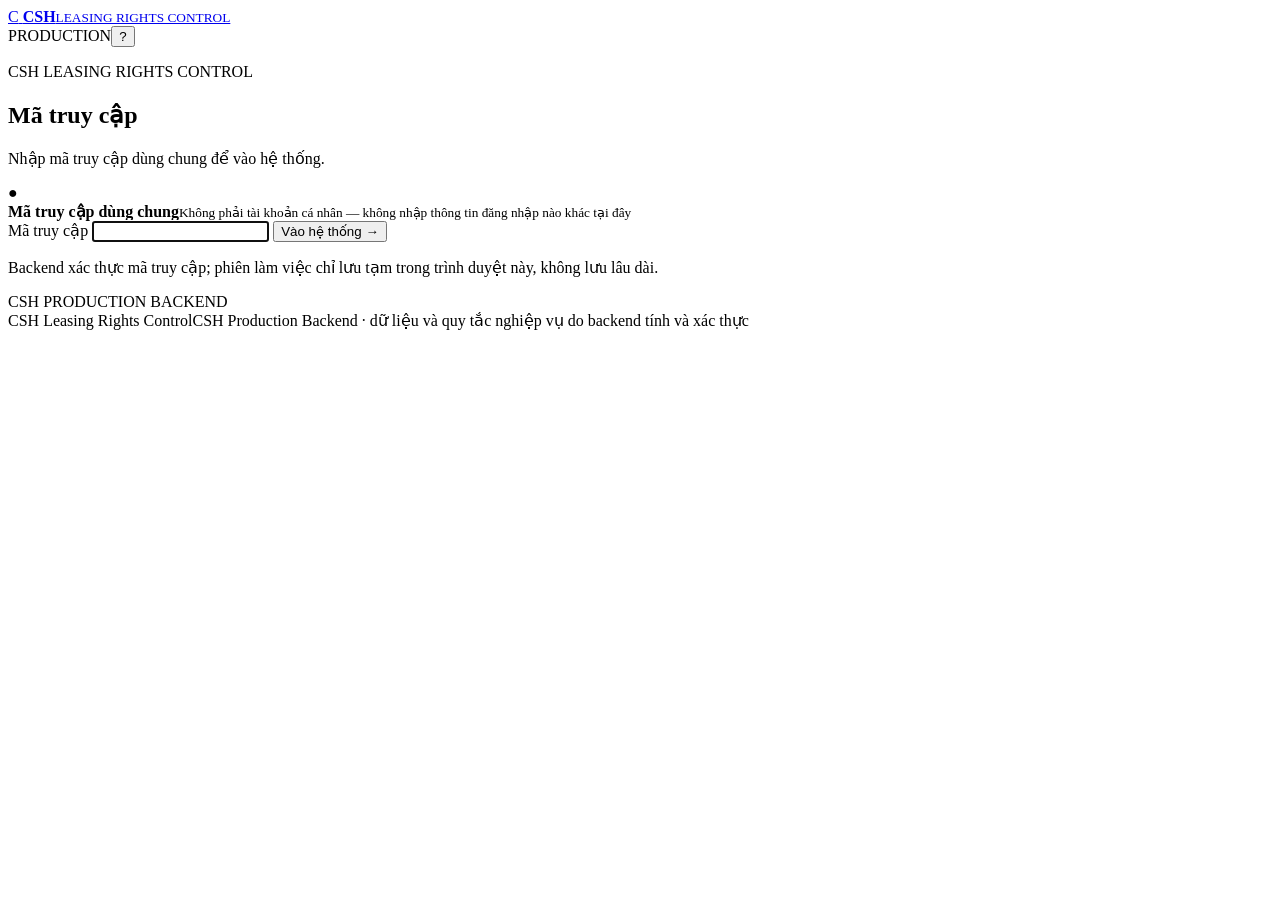
==== docs/ui/index.html @ 350f6a42 "Add CSH production UI entry page" ====
<!doctype html>
<html lang="vi">
<head>
  <meta charset="utf-8">
  <meta name="viewport" content="width=device-width, initial-scale=1, viewport-fit=cover">
  <meta name="theme-color" content="#f6f7f4">
  <title>CSH Leasing Rights Control — Production</title>
  <link rel="stylesheet" href="styles.css">
  <link rel="stylesheet" href="interactive.css">
</head>
<body>
  <div class="app-shell">
    <header class="topbar">
      <a class="brand" href="#home" aria-label="CSH Leasing Rights Control, về đầu trang">
        <span class="brand-mark" aria-hidden="true">C</span>
        <span><strong>CSH</strong><small>LEASING RIGHTS CONTROL</small></span>
      </a>
      <div class="topbar-right"><span class="sandbox-tag live-tag"><i></i> PRODUCTION</span><button class="icon-button" id="helpButton" aria-label="Thông tin hệ thống" title="Thông tin hệ thống">?</button></div>
    </header>
    <main id="app" aria-live="polite"></main>
    <footer class="app-footer"><span>CSH Leasing Rights Control</span><span>CSH Production Backend · dữ liệu và quy tắc nghiệp vụ do backend tính và xác thực</span></footer>
  </div>
  <dialog id="helpDialog" class="help-dialog"><button class="dialog-close" data-close aria-label="Đóng">×</button><p class="eyebrow">CSH PRODUCTION</p><h2>Kết nối CSH Production Backend</h2><p>Branch, ưu tiên, việc tiếp theo và trạng thái hoàn tất do backend tính và trả về — giao diện không tự suy ra hay ghi đè các giá trị này. CBLĐ/CSKH được chọn là ngữ cảnh workspace; backend xác thực lại toàn bộ cặp CBLĐ/CSKH và phạm vi case ở mọi lần đọc và ghi. Mọi thay đổi được ghi trực tiếp vào CSH Production Backend qua RPC đã được kiểm soát quyền.</p><button class="button primary" data-close>Đã hiểu</button></dialog>
  <script>
    (() => {
      const app = document.querySelector('#app');
      const showStartupError = (title, message) => {
        app.innerHTML = `<section role="alert" style="max-width:680px;margin:48px auto;padding:28px;border:1px solid #d9ded8;border-radius:16px;background:#fff;color:#24302a;font:16px/1.55 system-ui,sans-serif"><p style="margin:0 0 8px;color:#587260;font-size:12px;font-weight:700;letter-spacing:.12em">CSH · PRODUCTION</p><h1 style="margin:0 0 12px;font-size:24px">${title}</h1><p style="margin:0">${message}</p></section>`;
      };
      if (location.protocol === 'file:') {
        showStartupError('Cần chạy qua máy chủ HTTP(S)', 'Trình duyệt không cho tải các ES module bằng cách mở trực tiếp file://. Hãy phục vụ ứng dụng qua HTTP(S) rồi tải lại.');
        return;
      }
      const entry = document.createElement('script');
      entry.type = 'module';
      entry.src = './access-gate.js';
      entry.onerror = () => showStartupError('Không tải được giao diện', 'Kiểm tra access-gate.js, app.js, data.js, backend.js, styles.css và interactive.css có được phục vụ đầy đủ cùng thư mục hay không, sau đó tải lại trang.');
      document.body.append(entry);
    })();
  </script>
</body>
</html>
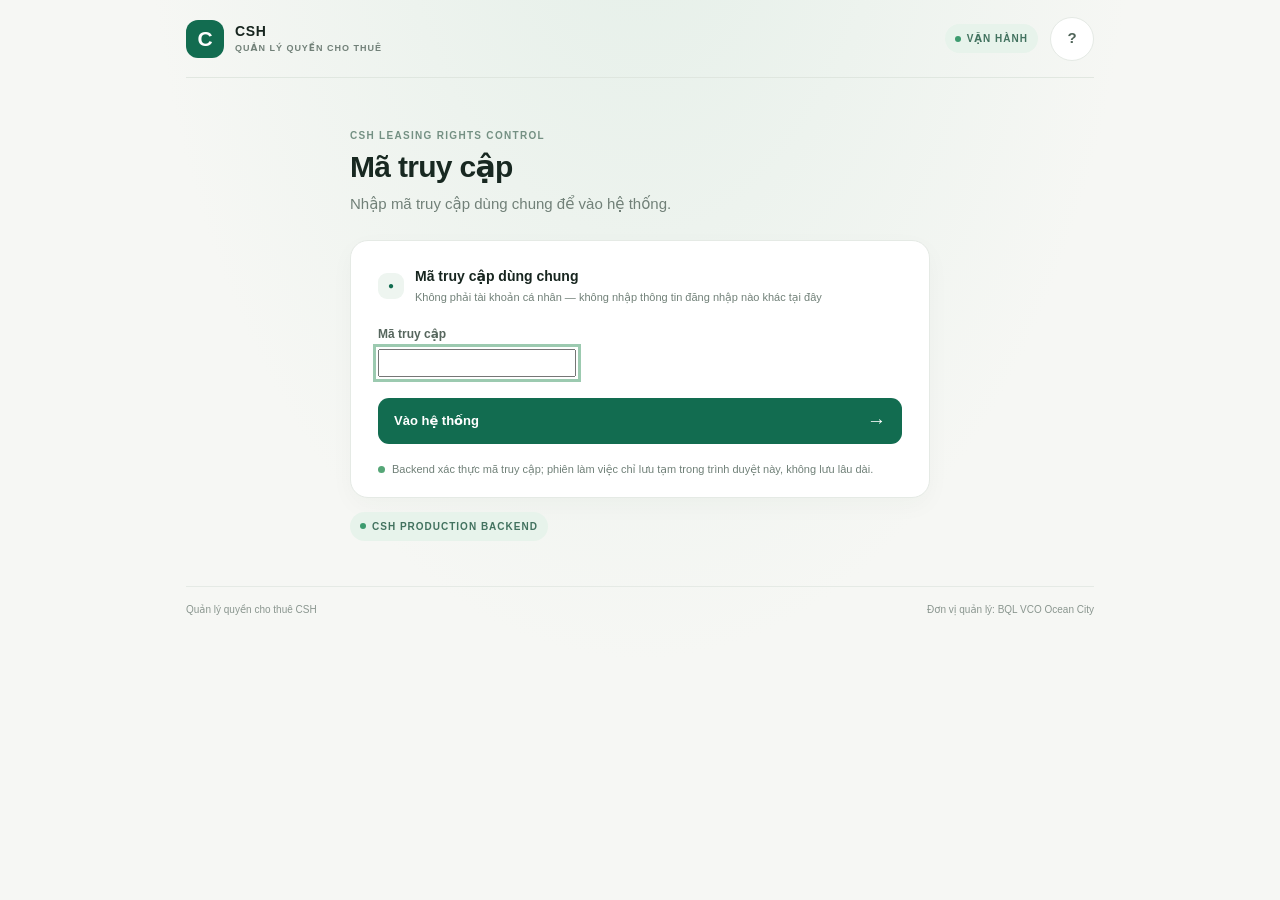
==== commit b02d1cc2: "CSH UI: Vietnamese shell and project owner" ====
--- a/docs/ui/index.html
+++ b/docs/ui/index.html
@@ -4,28 +4,28 @@
   <meta charset="utf-8">
   <meta name="viewport" content="width=device-width, initial-scale=1, viewport-fit=cover">
   <meta name="theme-color" content="#f6f7f4">
-  <title>CSH Leasing Rights Control — Production</title>
+  <title>Quản lý quyền cho thuê CSH</title>
   <link rel="stylesheet" href="styles.css">
   <link rel="stylesheet" href="interactive.css">
 </head>
 <body>
   <div class="app-shell">
     <header class="topbar">
-      <a class="brand" href="#home" aria-label="CSH Leasing Rights Control, về đầu trang">
+      <a class="brand" href="#home" aria-label="Quản lý quyền cho thuê CSH, về đầu trang">
         <span class="brand-mark" aria-hidden="true">C</span>
-        <span><strong>CSH</strong><small>LEASING RIGHTS CONTROL</small></span>
+        <span><strong>CSH</strong><small>QUẢN LÝ QUYỀN CHO THUÊ</small></span>
       </a>
-      <div class="topbar-right"><span class="sandbox-tag live-tag"><i></i> PRODUCTION</span><button class="icon-button" id="helpButton" aria-label="Thông tin hệ thống" title="Thông tin hệ thống">?</button></div>
+      <div class="topbar-right"><span class="sandbox-tag live-tag"><i></i> VẬN HÀNH</span><button class="icon-button" id="helpButton" aria-label="Thông tin hệ thống" title="Thông tin hệ thống">?</button></div>
     </header>
     <main id="app" aria-live="polite"></main>
-    <footer class="app-footer"><span>CSH Leasing Rights Control</span><span>CSH Production Backend · dữ liệu và quy tắc nghiệp vụ do backend tính và xác thực</span></footer>
+    <footer class="app-footer"><span>Quản lý quyền cho thuê CSH</span><span>Đơn vị quản lý: BQL VCO Ocean City</span></footer>
   </div>
-  <dialog id="helpDialog" class="help-dialog"><button class="dialog-close" data-close aria-label="Đóng">×</button><p class="eyebrow">CSH PRODUCTION</p><h2>Kết nối CSH Production Backend</h2><p>Branch, ưu tiên, việc tiếp theo và trạng thái hoàn tất do backend tính và trả về — giao diện không tự suy ra hay ghi đè các giá trị này. CBLĐ/CSKH được chọn là ngữ cảnh workspace; backend xác thực lại toàn bộ cặp CBLĐ/CSKH và phạm vi case ở mọi lần đọc và ghi. Mọi thay đổi được ghi trực tiếp vào CSH Production Backend qua RPC đã được kiểm soát quyền.</p><button class="button primary" data-close>Đã hiểu</button></dialog>
+  <dialog id="helpDialog" class="help-dialog"><button class="dialog-close" data-close aria-label="Đóng">×</button><p class="eyebrow">DỮ LIỆU VẬN HÀNH CSH</p><h2>Dữ liệu vận hành CSH</h2><p>Nhánh, mức ưu tiên, việc tiếp theo và trạng thái hoàn tất do hệ thống tính; giao diện chỉ hiển thị. CBLĐ/CSKH là phạm vi làm việc, được hệ thống kiểm tra lại ở mỗi lần xem và ghi. Mọi thay đổi được ghi qua cổng kiểm soát quyền.</p><button class="button primary" data-close>Đã hiểu</button></dialog>
   <script>
     (() => {
       const app = document.querySelector('#app');
       const showStartupError = (title, message) => {
-        app.innerHTML = `<section role="alert" style="max-width:680px;margin:48px auto;padding:28px;border:1px solid #d9ded8;border-radius:16px;background:#fff;color:#24302a;font:16px/1.55 system-ui,sans-serif"><p style="margin:0 0 8px;color:#587260;font-size:12px;font-weight:700;letter-spacing:.12em">CSH · PRODUCTION</p><h1 style="margin:0 0 12px;font-size:24px">${title}</h1><p style="margin:0">${message}</p></section>`;
+        app.innerHTML = `<section role="alert" style="max-width:680px;margin:48px auto;padding:28px;border:1px solid #d9ded8;border-radius:16px;background:#fff;color:#24302a;font:16px/1.55 system-ui,sans-serif"><p style="margin:0 0 8px;color:#587260;font-size:12px;font-weight:700;letter-spacing:.12em">CSH · VẬN HÀNH</p><h1 style="margin:0 0 12px;font-size:24px">${title}</h1><p style="margin:0">${message}</p></section>`;
       };
       if (location.protocol === 'file:') {
         showStartupError('Cần chạy qua máy chủ HTTP(S)', 'Trình duyệt không cho tải các ES module bằng cách mở trực tiếp file://. Hãy phục vụ ứng dụng qua HTTP(S) rồi tải lại.');
@@ -39,4 +39,4 @@
     })();
   </script>
 </body>
-</html>
+</html>
--- a/docs/ui/styles.css
+++ b/docs/ui/styles.css
@@ -0,0 +1,9 @@
+:root{font-family:Arial,system-ui,sans-serif;color:#17251f;background:#f6f7f4;font-synthesis:none;text-rendering:optimizeLegibility;--ink:#17251f;--muted:#718078;--line:#e5eae5;--green:#126c50;--mint:#e8f4ed;--orange:#c56a34;--red:#b64f42;--paper:#fff;--radius:18px}*{box-sizing:border-box}body{margin:0;min-width:320px;background:radial-gradient(ellipse at 50% -20%,#e4efe8 0,transparent 55%),#f6f7f4;color:var(--ink);font-size:15px;line-height:1.5}.app-shell{max-width:960px;min-height:100vh;margin:auto;padding:0 26px 28px}.topbar{height:78px;display:flex;justify-content:space-between;align-items:center;border-bottom:1px solid rgba(220,228,221,.8)}.brand{display:flex;gap:11px;align-items:center;color:inherit;text-decoration:none}.brand-mark{width:38px;height:38px;display:grid;place-items:center;border-radius:12px;background:var(--green);color:#fff;font-weight:800;font-size:21px}.brand strong,.brand small{display:block;line-height:1.15}.brand strong{font-size:14px;letter-spacing:.05em}.brand small{margin-top:4px;color:var(--muted);font-size:9px;letter-spacing:.11em;font-weight:700}.topbar-right{display:flex;align-items:center;gap:12px}.sandbox-tag{display:inline-flex;align-items:center;gap:6px;font-size:10px;letter-spacing:.1em;font-weight:700;color:#42725f;background:#e7f3eb;padding:7px 10px;border-radius:99px}.sandbox-tag i{width:6px;height:6px;border-radius:50%;background:#3d9b6f}.icon-button{width:34px;height:34px;border:1px solid var(--line);border-radius:50%;background:#fff;color:#506459;font-weight:700;font-size:15px}.workspace-tabs{display:flex;gap:4px;margin:23px 0 26px;padding:4px;border-radius:13px;background:#e9ede8;width:max-content}.workspace-tabs button{border:0;background:transparent;color:#67776e;padding:9px 17px;border-radius:10px;font-size:13px;font-weight:600;cursor:pointer;min-height:44px}.workspace-tabs button.active{background:#fff;color:var(--green);box-shadow:0 2px 6px #142f2412}.hero{max-width:580px;margin:50px auto 45px}.page-heading{display:flex;align-items:flex-start;gap:14px;margin:0 0 25px}.eyebrow{font-size:10px;letter-spacing:.13em;color:#749083;font-weight:700;margin:0 0 7px}.page-heading h1{font-size:30px;line-height:1.15;font-weight:800;letter-spacing:-.7px;margin:0;color:#182821}.muted{color:var(--muted);margin:8px 0 0}.entry-card,.panel,.detail-summary,.disclosure,.case-card,.lead-kpi,.empty-card,.person-row,.state-panel{background:#fff;border:1px solid var(--line);border-radius:var(--radius);box-shadow:0 8px 24px #21392c08}.entry-card{padding:25px 27px 19px}.entry-step{display:flex;gap:11px;align-items:center;margin-bottom:19px}.entry-step>span,.disclosure summary>span{display:grid;place-items:center;width:26px;height:26px;flex:none;border-radius:9px;background:#eef5f0;color:var(--green);font-size:10px;font-weight:700}.entry-step strong,.entry-step small{display:block}.entry-step strong{font-size:14px}.entry-step small{font-size:11px;color:var(--muted);margin-top:2px}.entry-step.second{margin:23px 0 14px}.entry-step.disabled{opacity:.45}.field-label{display:block;margin:0 0 6px;color:#56665d;font-size:12px;font-weight:600}select{appearance:auto;width:100%;height:48px;padding:0 13px;border:1px solid #dce4dd;border-radius:11px;color:var(--ink);background:white;font-size:14px;font-weight:500}select:focus,textarea:focus{outline:3px solid #d6eee1;border-color:#66a78b}select:disabled{background:#f5f7f4;color:#9aa59e}.button{display:inline-flex;align-items:center;justify-content:center;gap:12px;min-height:46px;padding:0 18px;border:0;border-radius:11px;font-size:13px;font-weight:700;cursor:pointer}.button.primary{background:var(--green);color:white}.button.primary:hover{background:#0b5b42}.button.primary:disabled{background:#b6c4ba;cursor:not-allowed}.button.secondary{background:#eef3ef;color:#35614c}.entry-submit{width:100%;margin-top:21px;justify-content:space-between;padding:0 16px}.entry-submit span{font-size:19px}.assignment-proof{display:flex;align-items:center;gap:7px;margin:17px 0 0;color:#708078;font-size:11px}.assignment-proof strong{color:#304d3c}.proof-dot{width:7px;height:7px;background:#55a677;border-radius:50%;flex:none}.entry-footer{display:flex;justify-content:space-between;align-items:center;margin-top:14px}.text-button{border:0;background:none;color:var(--green);font-size:12px;font-weight:700;padding:8px;cursor:pointer}.app-footer{display:flex;justify-content:space-between;border-top:1px solid var(--line);padding-top:15px;color:#8a968f;font-size:10px}.workspace-tabs+.workspace,.workspace-tabs+section{padding-bottom:28px}.workspace{padding-top:1px}.scope-strip{display:flex;align-items:center;gap:9px;padding:11px 14px;background:#ebf3ed;border-radius:11px;font-size:12px}.scope-strip>span{color:#75877b}.scope-strip strong{color:#304f3e}.scope-strip .text-button{margin-left:auto}.quick-stats{display:grid;grid-template-columns:repeat(3,1fr);gap:11px;margin:18px 0 29px}.stat-card{display:flex;flex-direction:column;align-items:flex-start;gap:5px;min-height:79px;padding:14px 16px;background:#fff;border:1px solid var(--line);border-radius:14px;text-align:left;color:#6a7a70}.stat-card span{font-size:11px}.stat-card strong{font-size:23px;font-weight:800;color:#294738}.stat-card.urgent strong{color:var(--red)}.stat-card.urgent{border-color:#f0dcd5}.queue-header{display:flex;justify-content:space-between;align-items:end;margin:0 0 12px}.queue-header h2,.panel h2{margin:0;font-size:19px;font-weight:700;letter-spacing:-.2px}.result-count{color:#849087;font-size:11px}.filter-row{display:flex;gap:7px;overflow-x:auto;padding:0 0 12px;scrollbar-width:none}.filter-row::-webkit-scrollbar{display:none}.filter-chip{flex:none;border:1px solid #dfe6df;background:#fff;color:#617168;border-radius:99px;padding:8px 13px;min-height:42px;font-size:11px;font-weight:600}.filter-chip.selected{background:#e6f2e9;color:#236245;border-color:#cfe6d6}.case-list{display:grid;gap:10px;min-width:0}.case-card{display:block;width:100%;min-width:0;padding:15px 16px 13px;text-align:left;color:inherit;cursor:pointer;transition:transform .15s,border-color .15s;overflow-wrap:anywhere}.case-card:hover{transform:translateY(-1px);border-color:#b5cfbe}.case-card.is-complete{background:#fbfcfb}.case-top,.case-tags,.case-owner{display:flex;align-items:center}.case-top{justify-content:space-between;gap:12px}.shop-id{font-size:15px;font-weight:700;letter-spacing:.01em}.due{font-size:11px;font-weight:700;color:#ad6b36;background:#fbf1e7;padding:5px 9px;border-radius:99px;white-space:nowrap}.due.late{color:#a74337;background:#faeae6}.case-tags{gap:7px;margin:9px 0 12px}.branch-tag,.pill{display:inline-flex;align-items:center;padding:4px 8px;border-radius:99px;font-size:10px;font-weight:700}.branch-tag{background:#eef2ee;color:#587164}.pill.active{background:#eaf3ec;color:#427454}.pill.blocked{background:#fff1df;color:#9f6029}.pill.late{background:#fae8e4;color:#aa473b}.pill.done{background:#edf0ed;color:#66736a}.case-next{display:flex;flex-direction:column;gap:2px}.case-next span,.detail-next span{font-size:9px;letter-spacing:.12em;color:#87948c;font-weight:700}.case-next strong{font-size:13px;line-height:1.35}.case-warning{display:flex;gap:7px;align-items:flex-start;color:#aa6d36;background:#fbf5ec;border-radius:8px;margin-top:10px;padding:7px 9px;font-size:11px}.case-warning.exception{color:#a64239;background:#faece8}.case-warning span{font-weight:900}.case-owner{gap:7px;color:#819087;font-size:10px;margin-top:10px}.detail-view{max-width:730px;margin:0 auto}.back-button{width:44px;height:44px;flex:none;border:1px solid var(--line);background:#fff;border-radius:12px;font-size:20px;color:#42614f}.detail-summary{padding:18px 20px;display:flex;justify-content:space-between;gap:12px;margin-bottom:12px}.detail-summary h2{font-size:24px;font-weight:800;margin:2px 0 10px;color:var(--red)}.detail-summary h2:not(.late){color:#bd7433}.detail-next{margin:0;display:flex;flex-direction:column;gap:3px}.detail-next strong{font-size:14px}.readonly-badge{display:inline-flex;align-items:center;align-self:flex-start;padding:6px 9px;border-radius:8px;background:#eff2ef;color:#6e7b72;font-size:9px;letter-spacing:.08em;font-weight:800;white-space:nowrap}.exception-callout,.info-callout{padding:14px 16px;border-radius:13px;margin-bottom:11px}.exception-callout{background:#fff1ee;border:1px solid #f1d6cf;color:#8f3f35}.exception-callout strong,.exception-callout p,.exception-callout small,.info-callout strong,.info-callout span{display:block}.exception-callout p{margin:5px 0;font-size:13px}.exception-callout small{color:#a55a50;font-size:10px}.info-callout{display:flex;flex-direction:column;gap:3px;background:#eff6f0;border:1px solid #d9e9dc;color:#2e6447}.info-callout span{font-size:11px}.disclosure{margin:10px 0;overflow:hidden;box-shadow:none}.disclosure summary{display:flex;align-items:center;gap:10px;min-height:59px;padding:10px 15px;cursor:pointer;list-style:none}.disclosure summary::-webkit-details-marker{display:none}.disclosure summary>strong{font-size:13px}.disclosure summary>em{margin-left:auto;font-style:normal;color:#87948d;font-size:10px}.detail-grid{display:grid;grid-template-columns:repeat(2,minmax(0,1fr));gap:10px;padding:2px 15px 16px}.detail-grid>div{min-width:0;padding:11px 12px;border-radius:10px;background:#f7f9f7}.detail-grid .wide{grid-column:1/-1}.detail-grid small,.detail-grid strong{display:block}.detail-grid small{color:#849188;font-size:10px;margin-bottom:3px}.detail-grid strong{font-size:12px;font-weight:600;overflow-wrap:anywhere}.human-input{padding:0 15px 15px}.human-input label{display:block;font-weight:700;font-size:12px;margin-bottom:5px}.human-input label span{font-weight:400;color:#829087}.human-input textarea{resize:vertical;width:100%;padding:11px;border:1px solid #dae3dc;border-radius:10px;font-size:13px}.human-input .button{margin-top:9px}.save-status{font-size:11px;color:var(--green);margin:5px 0 0}.history-list{margin:0;padding:0 25px 17px 44px;color:#65756a;font-size:12px}.history-list li{padding:5px}.source-note{color:#849188;font-size:10px;margin:15px 2px}.supervisor-stats{margin:17px 0 27px}.people-list{display:grid;gap:8px;margin:10px 0 27px}.person-row{display:flex;align-items:center;gap:11px;padding:12px 13px;text-align:left;color:inherit;cursor:pointer}.avatar{width:36px;height:36px;display:grid;place-items:center;flex:none;border-radius:12px;background:#e9f2ec;color:#377153;font-size:11px;font-weight:800}.person-info{display:flex;flex:1;min-width:0;flex-direction:column}.person-info strong{font-size:13px}.person-info small{font-size:10px;color:#7c8981}.person-open{font-size:10px;color:var(--green);font-weight:700;white-space:nowrap}.readonly-banner{padding:11px 14px;background:#edf3ee;color:#477057;border-radius:10px;font-size:11px;margin:-6px 0 15px}.readonly-banner span{margin-right:6px}.lead-kpis{display:grid;grid-template-columns:repeat(3,minmax(0,1fr));gap:10px}.lead-kpi{display:flex;flex-direction:column;gap:7px;padding:15px}.lead-kpi span{font-size:10px;color:#75837a}.lead-kpi strong{font-size:25px;font-weight:800;color:#294b39}.lead-grid{display:grid;grid-template-columns:1fr 1fr;gap:12px;margin:14px 0 24px}.panel{padding:18px}.panel h2{font-size:15px;margin-bottom:14px}.bar-row{display:grid;grid-template-columns:minmax(90px,1fr) 2fr 25px;align-items:center;gap:8px;margin:11px 0;font-size:10px}.bar-row span{overflow-wrap:anywhere;color:#66766c}.bar-track{height:7px;border-radius:99px;background:#edf1ed;overflow:hidden}.bar-track i{display:block;height:100%;border-radius:99px;background:#65a77e}.bar-row strong{text-align:right;font-size:10px}.empty-card{display:flex;flex-direction:column;gap:5px;padding:23px;text-align:center;color:#75837a;font-size:12px}.empty-card strong{color:#3a5043}.state-panel{max-width:520px;margin:65px auto;padding:38px 28px;text-align:center}.state-panel h1{font-size:23px;font-weight:800;margin:13px 0 5px}.state-panel p{color:var(--muted);margin:0 0 18px;font-size:13px}.state-icon{width:44px;height:44px;display:grid;place-items:center;border-radius:15px;margin:auto;background:#edf4ee;color:#528265;font-size:21px}.state-icon.error{background:#faeae6;color:#aa4e40}.spinner{display:block;width:33px;height:33px;margin:6px auto 18px;border:3px solid #e1ebe3;border-top-color:#3f8a63;border-radius:50%;animation:spin .8s linear infinite}@keyframes spin{to{transform:rotate(360deg)}}.help-dialog{position:fixed;inset:0;margin:auto;width:min(420px,calc(100vw - 32px));border:1px solid var(--line);border-radius:18px;padding:26px;box-shadow:0 24px 100px #0f261d40}.help-dialog::backdrop{background:#0f261d55;backdrop-filter:blur(3px)}.help-dialog h2{font-size:20px;font-weight:800;margin:0 0 8px}.help-dialog p:not(.eyebrow){color:#6e7c73;font-size:13px}.dialog-close{position:absolute;right:12px;top:9px;border:0;background:transparent;font-size:25px;color:#718078}
+@media(max-width:650px){.app-shell{padding:0 16px 22px}.topbar{height:66px}.workspace-tabs{margin:17px 0 22px;width:100%;display:grid;grid-template-columns:repeat(3,1fr)}.workspace-tabs button{padding:8px 6px}.hero{margin:32px auto}.page-heading h1{font-size:25px}.entry-card{padding:20px 17px 16px}.quick-stats{gap:7px;margin:15px 0 24px}.stat-card{padding:11px 10px;min-height:72px}.stat-card span{font-size:10px}.stat-card strong{font-size:21px}.filter-row{margin-right:0;padding-right:8px;max-width:100%}.case-card{padding:14px 13px 12px}.case-top{align-items:flex-start}.shop-id{font-size:14px}.due{font-size:10px}.case-next strong{font-size:12px}.lead-kpis{grid-template-columns:repeat(2,minmax(0,1fr));gap:8px}.lead-kpi{padding:13px}.lead-kpi strong{font-size:22px}.lead-grid{grid-template-columns:1fr}.detail-grid{gap:7px;padding-left:11px;padding-right:11px}.detail-grid>div{padding:9px}.disclosure summary{gap:8px;padding:9px 11px}.disclosure summary>strong{font-size:12px}.disclosure summary>em{font-size:9px}.app-footer{font-size:9px}.scope-strip{font-size:11px}.person-open{font-size:9px}}
+@media(max-width:370px){.app-shell{padding-left:12px;padding-right:12px}.page-heading h1{font-size:22px}.quick-stats{grid-template-columns:1fr}.stat-card{min-height:58px;flex-direction:row;align-items:center;justify-content:space-between}.detail-grid{grid-template-columns:1fr}.detail-grid .wide{grid-column:auto}.workspace-tabs{margin-bottom:18px}}
+@media(prefers-reduced-motion:reduce){*,*::before,*::after{scroll-behavior:auto!important;animation-duration:.01ms!important;animation-iteration-count:1!important;transition-duration:.01ms!important}}
+.derived-field{background:#f2f6f3;border-left:3px solid #c6d9cb}.derived-field>div{background:#fff}.human-input{border-top:1px dashed #b9cdbd;padding-top:14px}.human-input label{color:#216144}.issue-badge{display:inline-flex;margin-top:9px;padding:5px 8px;border-radius:7px;background:#f1f5f1;color:#547060;font-size:10px;font-weight:700}
+.synthetic-test-section{margin-top:28px;padding:18px;border:1px dashed #b8c6da;border-radius:18px;background:#f8faff}.synthetic-label{display:inline-flex;align-items:center;border-radius:999px;padding:5px 9px;background:#fff1d8;color:#815600;font-size:.72rem;font-weight:800;letter-spacing:.02em}.synthetic-test-section>.muted{margin:0 0 12px;font-size:.88rem}.case-card .synthetic-label{width:max-content}
+.icon-button{width:44px;height:44px}.filter-chip{min-height:44px}.filter-row{overflow-x:visible;flex-wrap:wrap}
+.synthetic-test-section{min-width:0}@media(max-width:650px){.filter-row{display:grid;grid-template-columns:repeat(4,minmax(0,1fr));gap:6px}.filter-chip{min-width:0;padding:7px 5px;white-space:nowrap}}
+:root{--context-error-bg:#faeae6;--context-error-ink:#9b4037}.context-error{margin:10px 0;padding:10px 12px;border-radius:10px;background:var(--context-error-bg);color:var(--context-error-ink);font-size:12px}.pill.onboarding-state{background:#edf2ee;color:#617267}
--- a/docs/ui/interactive.css
+++ b/docs/ui/interactive.css
@@ -0,0 +1,20 @@
+/* Mobile-first interaction controls for the Director Interactive candidate. */
+button,select,input,textarea{font:inherit}button{min-height:44px}
+.queue-tabs{display:grid;grid-template-columns:repeat(3,minmax(0,1fr));gap:6px;padding:5px;margin:0 0 12px;background:#e9ede8;border-radius:13px}
+.queue-tabs button{min-width:0;border:0;border-radius:10px;background:transparent;color:#627269;font-weight:700;font-size:12px;padding:8px 6px;cursor:pointer}
+.queue-tabs button.selected{background:#fff;color:var(--green);box-shadow:0 2px 7px #19362612}.queue-tabs b{margin-left:4px;color:#849087;font-size:10px}
+.filter-controls{display:grid;grid-template-columns:repeat(3,minmax(0,1fr));gap:9px;margin:12px 0 14px}
+.filter-controls label,.form-field{display:flex;flex-direction:column;gap:5px;min-width:0;color:#586960;font-size:11px;font-weight:700}
+.filter-controls select,.form-field select,.form-field input,.form-field textarea{min-width:0;width:100%;min-height:44px;padding:8px 10px;border:1px solid #dce4dd;border-radius:10px;background:#fff;color:var(--ink);font-size:12px}
+.form-field textarea{resize:vertical}.action-form{margin:8px 14px 16px;padding:15px;border-radius:14px;background:#f7faf7;border:1px solid #e3ebe4}
+.action-form h3,.closure-panel h3{margin:0;font-size:15px}.action-form>p{margin:4px 0 13px;color:#718078;font-size:11px}
+.form-grid{display:grid;grid-template-columns:repeat(2,minmax(0,1fr));gap:10px}.form-field.wide{grid-column:1/-1}
+.nested-disclosure{margin:14px 0 0;padding-top:10px;border-top:1px solid var(--line)}.nested-disclosure summary{min-height:44px;display:flex;align-items:center;color:#38664e;font-size:12px;font-weight:700;cursor:pointer}
+.save-action{width:100%;margin-top:14px}.save-status{min-height:18px;color:var(--green);font-size:11px}.support-toggle{display:flex;align-items:center;gap:9px;min-height:44px;padding:8px;color:#315c44;font-size:12px;font-weight:700}.support-toggle input{width:20px;height:20px;accent-color:var(--green)}
+.closure-panel{margin:14px;padding:14px;border-radius:13px;background:#f7f9f7;border:1px solid #e4eae4}.gate-list{display:grid;grid-template-columns:repeat(2,minmax(0,1fr));gap:7px;padding:0;margin:12px 0;list-style:none}.gate-list li{display:flex;gap:8px;align-items:center;min-height:38px;padding:7px 9px;border-radius:9px;background:#fff;color:#7b8980;font-size:11px}.gate-list li>span{font-size:14px;font-weight:800}.gate-list .gate-done{color:#236345;background:#eaf4ed}
+.blocked-note,.success-note{padding:9px 10px;border-radius:9px;background:#fff0ec;color:#99473b;font-size:11px;font-weight:700}.success-note{background:#eaf4ed;color:#236345}
+.source-chip{display:inline-flex;align-items:center;min-height:24px;padding:3px 7px;border-radius:99px;background:#eaf3ec;color:#427454;font-size:9px;font-weight:800;white-space:nowrap}.source-chip.synthetic-label{background:#fff1d8;color:#815600}.case-tags{flex-wrap:wrap}.scope-strip{flex-wrap:wrap}.scope-strip .context-hint{margin-left:auto;font-size:10px}
+.sandbox-tools{margin-top:14px;border-top:1px solid var(--line);padding-top:10px;color:#617268;font-size:11px}.sandbox-tools summary{min-height:40px;display:flex;align-items:center;font-weight:700;cursor:pointer}.button-row,.director-drill-controls,.lead-drills{display:flex;flex-wrap:wrap;gap:8px;margin-top:8px}.button.small{min-height:40px;padding:0 11px;background:#eef3ef;color:#355f49;font-size:11px}.state-actions{display:flex;justify-content:center;flex-wrap:wrap;gap:8px}.state-panel h2{margin:13px 0 5px;font-size:22px}.state-actions>.button{flex:0 1 auto}
+.stat-card,.lead-kpi,.bar-button{cursor:pointer}.lead-kpi{border-color:var(--line);text-align:left;color:inherit}.lead-kpi small{color:#849087;font-size:9px}.bar-button{width:100%;padding:0;border:0;background:transparent;text-align:left}.bar-button .bar-track{display:block;width:100%;border:0}.lead-grid .panel{min-width:0}.case-card:focus-visible,button:focus-visible,select:focus-visible,input:focus-visible,summary:focus-visible{outline:3px solid #9ccab0;outline-offset:2px}
+@media(max-width:650px){.filter-controls{grid-template-columns:1fr 1fr}.filter-controls label:last-child{grid-column:1/-1}.queue-tabs button{font-size:11px}.form-grid{grid-template-columns:1fr}.form-field.wide{grid-column:auto}.gate-list{grid-template-columns:1fr}.scope-strip .context-hint{width:100%;margin-left:0}.detail-summary{display:block}.detail-summary>.readonly-badge{margin-top:10px}.case-tags{gap:5px}.case-tags>*{max-width:100%;overflow-wrap:anywhere}.lead-grid{grid-template-columns:1fr}.bar-row{grid-template-columns:minmax(74px,1fr) 1.3fr 24px}.state-panel{margin:28px auto;padding:28px 18px}.state-actions>.button{flex:1 1 130px}}
+@media(max-width:370px){.app-shell{padding-left:10px;padding-right:10px}.queue-tabs{gap:3px;padding:3px}.queue-tabs button{padding-left:3px;padding-right:3px;font-size:10px}.filter-controls{grid-template-columns:1fr}.filter-controls label:last-child{grid-column:auto}.case-top{gap:5px}.due{white-space:normal;text-align:right}.source-chip{font-size:8px}.disclosure summary>em{display:none}}
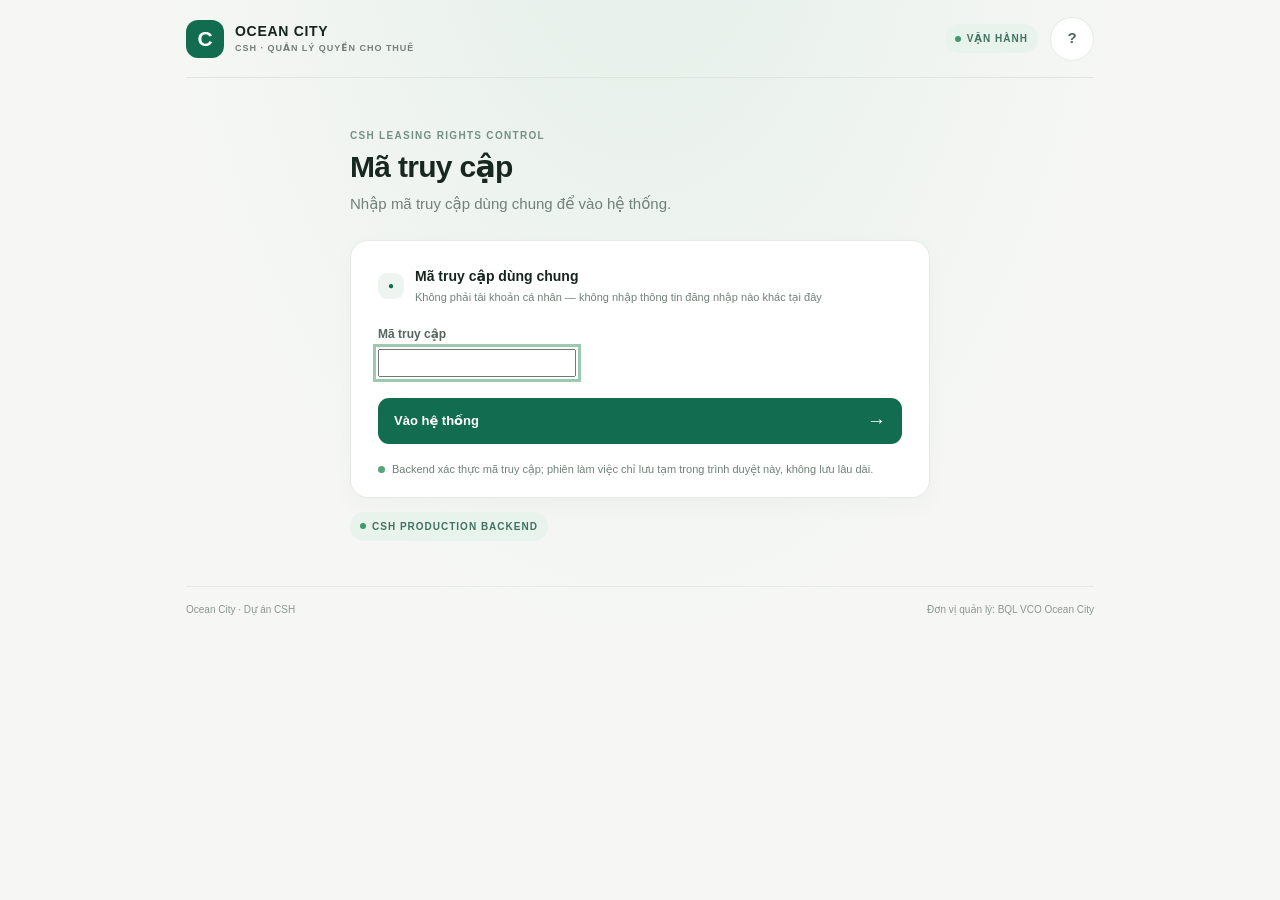
==== commit 78a9f468: "CSH UI: show Ocean City as parent project" ====
--- a/docs/ui/index.html
+++ b/docs/ui/index.html
@@ -4,21 +4,21 @@
   <meta charset="utf-8">
   <meta name="viewport" content="width=device-width, initial-scale=1, viewport-fit=cover">
   <meta name="theme-color" content="#f6f7f4">
-  <title>Quản lý quyền cho thuê CSH</title>
+  <title>Ocean City · CSH</title>
   <link rel="stylesheet" href="styles.css">
   <link rel="stylesheet" href="interactive.css">
 </head>
 <body>
   <div class="app-shell">
     <header class="topbar">
-      <a class="brand" href="#home" aria-label="Quản lý quyền cho thuê CSH, về đầu trang">
+      <a class="brand" href="#home" aria-label="Ocean City, dự án CSH, về đầu trang">
         <span class="brand-mark" aria-hidden="true">C</span>
-        <span><strong>CSH</strong><small>QUẢN LÝ QUYỀN CHO THUÊ</small></span>
+        <span><strong>OCEAN CITY</strong><small>CSH · QUẢN LÝ QUYỀN CHO THUÊ</small></span>
       </a>
       <div class="topbar-right"><span class="sandbox-tag live-tag"><i></i> VẬN HÀNH</span><button class="icon-button" id="helpButton" aria-label="Thông tin hệ thống" title="Thông tin hệ thống">?</button></div>
     </header>
     <main id="app" aria-live="polite"></main>
-    <footer class="app-footer"><span>Quản lý quyền cho thuê CSH</span><span>Đơn vị quản lý: BQL VCO Ocean City</span></footer>
+    <footer class="app-footer"><span>Ocean City · Dự án CSH</span><span>Đơn vị quản lý: BQL VCO Ocean City</span></footer>
   </div>
   <dialog id="helpDialog" class="help-dialog"><button class="dialog-close" data-close aria-label="Đóng">×</button><p class="eyebrow">DỮ LIỆU VẬN HÀNH CSH</p><h2>Dữ liệu vận hành CSH</h2><p>Nhánh, mức ưu tiên, việc tiếp theo và trạng thái hoàn tất do hệ thống tính; giao diện chỉ hiển thị. CBLĐ/CSKH là phạm vi làm việc, được hệ thống kiểm tra lại ở mỗi lần xem và ghi. Mọi thay đổi được ghi qua cổng kiểm soát quyền.</p><button class="button primary" data-close>Đã hiểu</button></dialog>
   <script>
--- a/docs/ui/styles.css
+++ b/docs/ui/styles.css
@@ -7,3 +7,15 @@
 .icon-button{width:44px;height:44px}.filter-chip{min-height:44px}.filter-row{overflow-x:visible;flex-wrap:wrap}
 .synthetic-test-section{min-width:0}@media(max-width:650px){.filter-row{display:grid;grid-template-columns:repeat(4,minmax(0,1fr));gap:6px}.filter-chip{min-width:0;padding:7px 5px;white-space:nowrap}}
 :root{--context-error-bg:#faeae6;--context-error-ink:#9b4037}.context-error{margin:10px 0;padding:10px 12px;border-radius:10px;background:var(--context-error-bg);color:var(--context-error-ink);font-size:12px}.pill.onboarding-state{background:#edf2ee;color:#617267}
+
+/* ---- Gọn gàng: ô "i", nhãn ẩn, cảm ứng ---- */
+.sr-only{position:absolute;width:1px;height:1px;margin:-1px;padding:0;overflow:hidden;clip:rect(0,0,0,0);white-space:nowrap;border:0}
+.info-wrap{display:inline-block;position:relative;vertical-align:middle;margin-left:4px;font-weight:400;letter-spacing:0;text-transform:none}
+.info-btn{position:relative;display:inline-flex;align-items:center;justify-content:center;width:22px;height:22px;min-height:22px;padding:0;border-radius:50%;border:1.5px solid #4f7a63;background:#fff;color:#2f6a4c;font:italic 700 13px/1 Georgia,serif;cursor:pointer}
+.info-btn::after{content:"";position:absolute;inset:-11px}
+.info-btn:focus-visible{outline:2px solid #2f6a4c;outline-offset:2px}
+.info-btn[aria-expanded="true"]{background:#2f6a4c;color:#fff}
+.info-pop{position:fixed;z-index:60;width:max-content;max-width:min(280px,calc(100vw - 16px));padding:10px 12px;border-radius:10px;background:#17251f;color:#fff;font-size:12px;line-height:1.45;font-weight:400;font-style:normal;text-align:left;box-shadow:0 8px 24px #0003}
+.info-pop[hidden]{display:none}
+.entry-card select{width:100%;min-height:48px;margin-bottom:16px}
+@media(max-width:650px){select{font-size:16px}}
